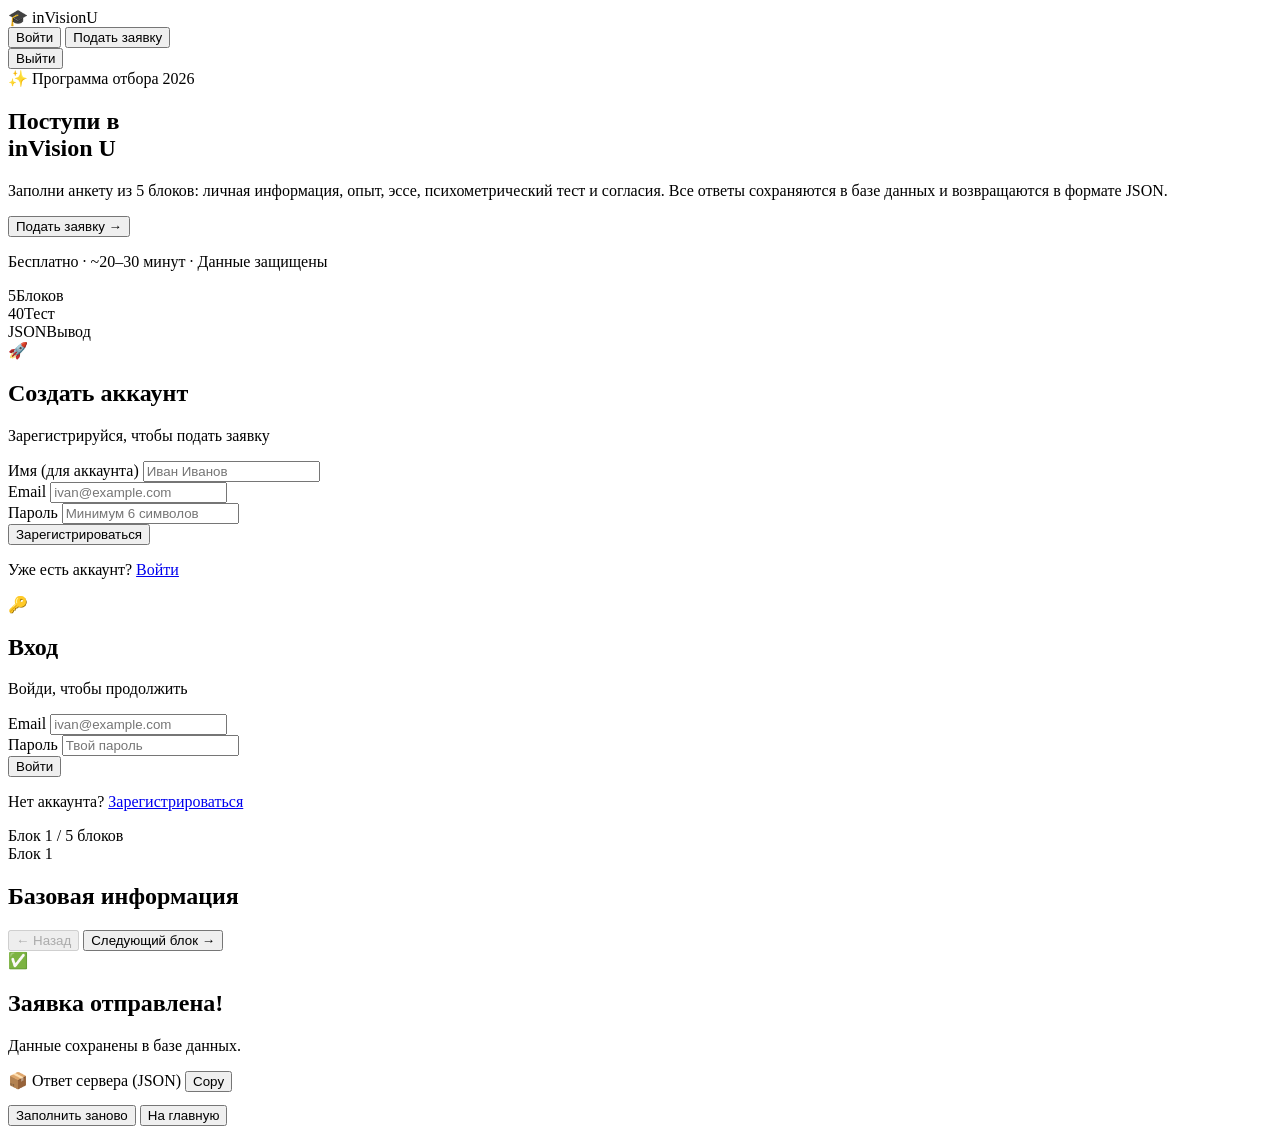
==== front/index.html @ 689e88b6 "first" ====
<!DOCTYPE html>
<html lang="ru">
<head>
  <meta charset="UTF-8" />
  <meta name="viewport" content="width=device-width, initial-scale=1.0" />
  <title>inVision U — Admission Form</title>
  <meta name="description" content="Подай заявку в inVision U — заполни 5-блочную анкету и получи подтверждение в JSON." />
  <link rel="preconnect" href="https://fonts.googleapis.com" />
  <link rel="preconnect" href="https://fonts.gstatic.com" crossorigin />
  <link href="https://fonts.googleapis.com/css2?family=Inter:wght@300;400;500;600;700;800&family=Outfit:wght@400;600;700;800&display=swap" rel="stylesheet" />
  <link rel="stylesheet" href="/static/styles.css" />
</head>
<body>

  <!-- Анимированные фоновые орбы (CSS-анимация) -->
  <div class="bg-orbs">
    <div class="orb orb-1"></div>
    <div class="orb orb-2"></div>
    <div class="orb orb-3"></div>
  </div>

  <div class="app-shell">

    <!-- ══ ШАПКА ══════════════════════════════════════════════════ -->
    <header class="header">
      <div class="header-inner">

        <div class="logo" id="logo" tabindex="0" role="button" aria-label="На главную">
          <span class="logo-icon">🎓</span>
          <span class="logo-text">inVision<span class="logo-accent">U</span></span>
        </div>

        <!-- Кнопки когда НЕ залогинен -->
        <div class="header-actions" id="header-actions">
          <button class="btn btn-ghost"   id="btn-show-login">Войти</button>
          <button class="btn btn-primary" id="btn-show-register">Подать заявку</button>
        </div>

        <!-- Имя пользователя + выход когда залогинен -->
        <div class="header-user hidden" id="header-user">
          <span class="user-greeting" id="greeting-name"></span>
          <button class="btn btn-ghost btn-sm" id="btn-logout">Выйти</button>
        </div>

      </div>
    </header>

    <!-- ══ ЭКРАН 1: ГЛАВНАЯ ════════════════════════════════════════ -->
    <section class="screen active" id="screen-landing">
      <div class="hero">
        <div class="hero-badge">✨ Программа отбора 2026</div>
        <h1 class="hero-title">
          Поступи в<br />
          <span class="gradient-text">inVision U</span>
        </h1>
        <p class="hero-subtitle">
          Заполни анкету из 5 блоков: личная информация, опыт, эссе,
          психометрический тест и согласия. Все ответы сохраняются в базе данных
          и возвращаются в формате JSON.
        </p>
        <div class="hero-cta">
          <button class="btn btn-primary btn-lg pulse-btn" id="hero-start-btn">
            Подать заявку <span class="btn-arrow">→</span>
          </button>
          <p class="cta-note">Бесплатно · ~20–30 минут · Данные защищены</p>
        </div>
        <div class="hero-stats">
          <div class="stat-card"><span class="stat-num">5</span><span class="stat-label">Блоков</span></div>
          <div class="stat-card"><span class="stat-num">40</span><span class="stat-label">Тест</span></div>
          <div class="stat-card"><span class="stat-num">JSON</span><span class="stat-label">Вывод</span></div>
        </div>
      </div>
    </section>

    <!-- ══ ЭКРАН 2: РЕГИСТРАЦИЯ ════════════════════════════════════ -->
    <section class="screen" id="screen-register">
      <div class="auth-card glass-card">
        <div class="auth-header">
          <span class="auth-icon">🚀</span>
          <h2>Создать аккаунт</h2>
          <p>Зарегистрируйся, чтобы подать заявку</p>
        </div>
        <form id="register-form" novalidate>
          <div class="form-group">
            <label for="reg-username">Имя (для аккаунта)</label>
            <input type="text"     id="reg-username" placeholder="Иван Иванов"     autocomplete="name"         required />
          </div>
          <div class="form-group">
            <label for="reg-email">Email</label>
            <input type="email"    id="reg-email"    placeholder="ivan@example.com" autocomplete="email"        required />
          </div>
          <div class="form-group">
            <label for="reg-password">Пароль</label>
            <input type="password" id="reg-password" placeholder="Минимум 6 символов" autocomplete="new-password" required />
          </div>
          <div class="form-error hidden" id="register-error"></div>
          <button type="submit" class="btn btn-primary btn-full" id="register-submit">
            <span class="btn-text">Зарегистрироваться</span>
            <span class="spinner hidden" id="register-spinner"></span>
          </button>
        </form>
        <p class="auth-switch">Уже есть аккаунт? <a href="#" id="switch-to-login">Войти</a></p>
      </div>
    </section>

    <!-- ══ ЭКРАН 3: ВХОД ═══════════════════════════════════════════ -->
    <section class="screen" id="screen-login">
      <div class="auth-card glass-card">
        <div class="auth-header">
          <span class="auth-icon">🔑</span>
          <h2>Вход</h2>
          <p>Войди, чтобы продолжить</p>
        </div>
        <form id="login-form" novalidate>
          <div class="form-group">
            <label for="login-email">Email</label>
            <input type="email"    id="login-email"    placeholder="ivan@example.com" autocomplete="email"            required />
          </div>
          <div class="form-group">
            <label for="login-password">Пароль</label>
            <input type="password" id="login-password" placeholder="Твой пароль"      autocomplete="current-password" required />
          </div>
          <div class="form-error hidden" id="login-error"></div>
          <button type="submit" class="btn btn-primary btn-full" id="login-submit">
            <span class="btn-text">Войти</span>
            <span class="spinner hidden" id="login-spinner"></span>
          </button>
        </form>
        <p class="auth-switch">Нет аккаунта? <a href="#" id="switch-to-register">Зарегистрироваться</a></p>
      </div>
    </section>

    <!-- ══ ЭКРАН 4: ФОРМА ЗАЯВКИ (5 блоков) ═══════════════════════ -->
    <!--
      Это основной экран.
      app.js рендерит блоки динамически внутри #block-fields.
      Навигация: "Назад" / "Следующий блок →" / "Отправить заявку ✓"
    -->
    <section class="screen" id="screen-form">
      <div class="form-wrapper">

        <!-- Прогресс-бар вверху -->
        <div class="form-progress-bar">
          <div class="progress-track">
            <div class="progress-fill" id="form-progress-fill"></div>
          </div>
          <span class="progress-label" id="form-progress-label">Блок 1 / 5 блоков</span>
        </div>

        <!-- Карточка текущего блока -->
        <div class="form-block-card glass-card" id="form-block-card">

          <!-- Заголовок блока (меняется через JS) -->
          <div class="block-header">
            <span class="block-label" id="block-title">Блок 1</span>
            <h2 class="block-subtitle" id="block-subtitle">Базовая информация</h2>
          </div>

          <!-- Сюда JS вставляет поля текущего блока -->
          <div class="block-fields" id="block-fields"></div>

          <!-- Кнопки навигации -->
          <div class="block-nav">
            <button class="btn btn-ghost"   id="btn-form-prev" disabled>← Назад</button>
            <button class="btn btn-primary" id="btn-form-next">Следующий блок →</button>
          </div>

        </div>
      </div>
    </section>

    <!-- ══ ЭКРАН 5: РЕЗУЛЬТАТ ══════════════════════════════════════ -->
    <!--
      После успешной отправки бэкенд возвращает JSON.
      Мы показываем его здесь без какого-либо анализа.
    -->
    <section class="screen" id="screen-results">
      <div class="results-wrapper">

        <div class="results-header">
          <span class="results-trophy">✅</span>
          <h2 class="results-title">Заявка отправлена!</h2>
          <p class="results-subtitle" id="results-subtitle">Данные сохранены в базе данных.</p>
        </div>

        <!-- JSON-вьювер: показывает ответ бэкенда -->
        <div class="json-viewer glass-card">
          <div class="json-viewer-header">
            <span class="json-label">📦 Ответ сервера (JSON)</span>
            <button class="btn btn-ghost btn-sm" id="btn-copy-json">Copy</button>
          </div>
          <!-- app.js заполняет этот элемент отформатированным JSON -->
          <pre id="json-output"></pre>
        </div>

        <div class="results-actions">
          <button class="btn btn-primary btn-lg" id="btn-retake">Заполнить заново</button>
          <button class="btn btn-ghost   btn-lg" id="btn-home">На главную</button>
        </div>

      </div>
    </section>

  </div><!-- .app-shell -->

  <script src="/static/app.js"></script>
</body>
</html>
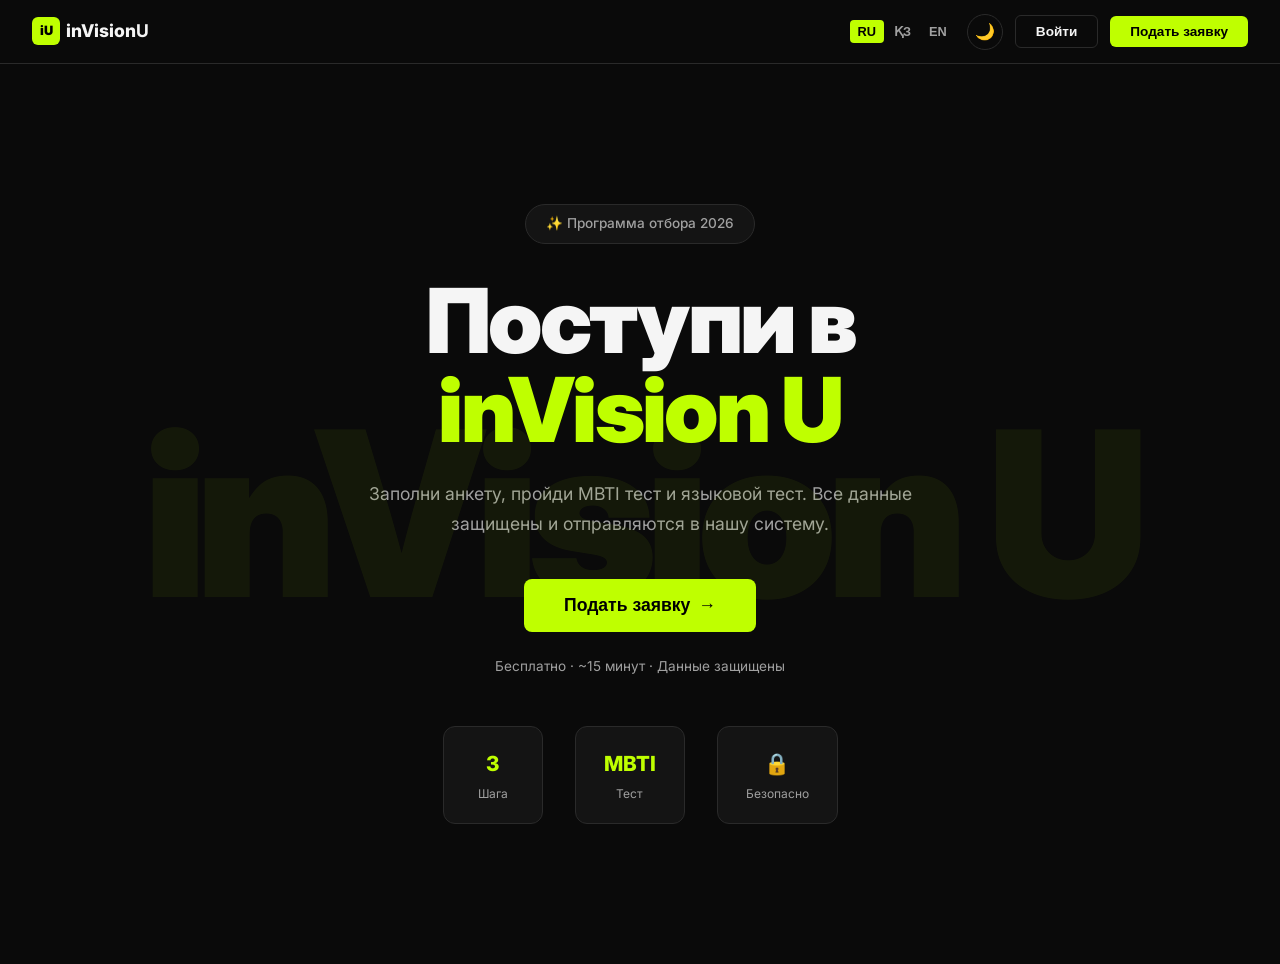
==== commit 127a7497: "dobavil shitcode" ====
--- a/front/index.html
+++ b/front/index.html
@@ -1,208 +1,279 @@
 <!DOCTYPE html>
-<html lang="ru">
+<html lang="ru" data-theme="dark">
 <head>
   <meta charset="UTF-8" />
   <meta name="viewport" content="width=device-width, initial-scale=1.0" />
-  <title>inVision U — Admission Form</title>
-  <meta name="description" content="Подай заявку в inVision U — заполни 5-блочную анкету и получи подтверждение в JSON." />
+  <title>inVision U — Подать заявку</title>
+  <meta name="description" content="inVision U — подача заявки для программы отбора. Анкета, MBTI тест, языковой тест." />
+
+  <!-- Google Fonts: Inter -->
   <link rel="preconnect" href="https://fonts.googleapis.com" />
   <link rel="preconnect" href="https://fonts.gstatic.com" crossorigin />
-  <link href="https://fonts.googleapis.com/css2?family=Inter:wght@300;400;500;600;700;800&family=Outfit:wght@400;600;700;800&display=swap" rel="stylesheet" />
-  <link rel="stylesheet" href="/static/styles.css" />
+  <link href="https://fonts.googleapis.com/css2?family=Inter:wght@400;500;600;700;800;900&display=swap" rel="stylesheet" />
+
+  <link rel="stylesheet" href="styles.css" />
 </head>
 <body>
 
-  <!-- Анимированные фоновые орбы (CSS-анимация) -->
-  <div class="bg-orbs">
-    <div class="orb orb-1"></div>
-    <div class="orb orb-2"></div>
-    <div class="orb orb-3"></div>
+  <!-- ═══════════════════════════════════════════════════ -->
+  <!-- HEADER                                              -->
+  <!-- ═══════════════════════════════════════════════════ -->
+  <header class="header">
+    <div class="logo" id="logo">
+      <div class="logo-icon">iU</div>
+      <span>inVision<strong>U</strong></span>
+    </div>
+
+    <div class="header-right">
+      <div class="lang-switch">
+        <button class="lang-btn active" data-lang="ru">RU</button>
+        <button class="lang-btn" data-lang="kz">ҚЗ</button>
+        <button class="lang-btn" data-lang="en">EN</button>
+      </div>
+      <button class="theme-btn" id="theme-toggle"><span id="theme-icon">🌙</span></button>
+      <button class="header-btn btn-outline" id="btn-login" data-i18n="login_btn">Войти</button>
+      <button class="header-btn btn-accent" id="btn-start-header" data-i18n="apply_btn">Подать заявку</button>
+    </div>
+  </header>
+
+  <!-- ═══════════════════════════════════════════════════ -->
+  <!-- TOAST NOTIFICATIONS                                 -->
+  <!-- ═══════════════════════════════════════════════════ -->
+  <div id="toast-container" class="toast-container"></div>
+
+  <!-- ═══════════════════════════════════════════════════ -->
+  <!-- LOADER                                              -->
+  <!-- ═══════════════════════════════════════════════════ -->
+  <div id="loader-overlay" class="loader-overlay hidden">
+    <div class="loader-spinner"></div>
   </div>
 
-  <div class="app-shell">
-
-    <!-- ══ ШАПКА ══════════════════════════════════════════════════ -->
-    <header class="header">
-      <div class="header-inner">
-
-        <div class="logo" id="logo" tabindex="0" role="button" aria-label="На главную">
-          <span class="logo-icon">🎓</span>
-          <span class="logo-text">inVision<span class="logo-accent">U</span></span>
-        </div>
-
-        <!-- Кнопки когда НЕ залогинен -->
-        <div class="header-actions" id="header-actions">
-          <button class="btn btn-ghost"   id="btn-show-login">Войти</button>
-          <button class="btn btn-primary" id="btn-show-register">Подать заявку</button>
-        </div>
-
-        <!-- Имя пользователя + выход когда залогинен -->
-        <div class="header-user hidden" id="header-user">
-          <span class="user-greeting" id="greeting-name"></span>
-          <button class="btn btn-ghost btn-sm" id="btn-logout">Выйти</button>
-        </div>
-
-      </div>
-    </header>
-
-    <!-- ══ ЭКРАН 1: ГЛАВНАЯ ════════════════════════════════════════ -->
-    <section class="screen active" id="screen-landing">
-      <div class="hero">
-        <div class="hero-badge">✨ Программа отбора 2026</div>
-        <h1 class="hero-title">
-          Поступи в<br />
-          <span class="gradient-text">inVision U</span>
-        </h1>
-        <p class="hero-subtitle">
-          Заполни анкету из 5 блоков: личная информация, опыт, эссе,
-          психометрический тест и согласия. Все ответы сохраняются в базе данных
-          и возвращаются в формате JSON.
-        </p>
-        <div class="hero-cta">
-          <button class="btn btn-primary btn-lg pulse-btn" id="hero-start-btn">
-            Подать заявку <span class="btn-arrow">→</span>
-          </button>
-          <p class="cta-note">Бесплатно · ~20–30 минут · Данные защищены</p>
-        </div>
-        <div class="hero-stats">
-          <div class="stat-card"><span class="stat-num">5</span><span class="stat-label">Блоков</span></div>
-          <div class="stat-card"><span class="stat-num">40</span><span class="stat-label">Тест</span></div>
-          <div class="stat-card"><span class="stat-num">JSON</span><span class="stat-label">Вывод</span></div>
-        </div>
-      </div>
-    </section>
-
-    <!-- ══ ЭКРАН 2: РЕГИСТРАЦИЯ ════════════════════════════════════ -->
-    <section class="screen" id="screen-register">
-      <div class="auth-card glass-card">
-        <div class="auth-header">
-          <span class="auth-icon">🚀</span>
-          <h2>Создать аккаунт</h2>
-          <p>Зарегистрируйся, чтобы подать заявку</p>
-        </div>
-        <form id="register-form" novalidate>
-          <div class="form-group">
-            <label for="reg-username">Имя (для аккаунта)</label>
-            <input type="text"     id="reg-username" placeholder="Иван Иванов"     autocomplete="name"         required />
-          </div>
-          <div class="form-group">
-            <label for="reg-email">Email</label>
-            <input type="email"    id="reg-email"    placeholder="ivan@example.com" autocomplete="email"        required />
-          </div>
-          <div class="form-group">
-            <label for="reg-password">Пароль</label>
-            <input type="password" id="reg-password" placeholder="Минимум 6 символов" autocomplete="new-password" required />
-          </div>
-          <div class="form-error hidden" id="register-error"></div>
-          <button type="submit" class="btn btn-primary btn-full" id="register-submit">
-            <span class="btn-text">Зарегистрироваться</span>
-            <span class="spinner hidden" id="register-spinner"></span>
+  <!-- ═══════════════════════════════════════════════════ -->
+  <!-- SCREEN: LANDING                                     -->
+  <!-- ═══════════════════════════════════════════════════ -->
+  <section id="screen-landing" class="screen active">
+    <div class="hero">
+      <div class="hero-bg-text">inVision U</div>
+
+      <div class="hero-badge" data-i18n="badge">✨ Программа отбора 2026</div>
+
+      <h1>
+        <span data-i18n="hero_line1">Поступи в</span>
+        <span class="accent-text">inVision U</span>
+      </h1>
+
+      <p class="hero-description" data-i18n="hero_sub">
+        Заполни анкету, пройди MBTI тест и языковой тест.
+        Все данные защищены и отправляются в нашу систему.
+      </p>
+
+      <button class="hero-cta" id="hero-start-btn">
+        <span data-i18n="apply_btn">Подать заявку</span> →
+      </button>
+
+      <p class="hero-note" data-i18n="cta_note">Бесплатно · ~15 минут · Данные защищены</p>
+
+      <div class="hero-stats">
+        <div class="hero-stat">
+          <div class="hero-stat-value">3</div>
+          <div class="hero-stat-label" data-i18n="steps">Шага</div>
+        </div>
+        <div class="hero-stat">
+          <div class="hero-stat-value">MBTI</div>
+          <div class="hero-stat-label" data-i18n="test">Тест</div>
+        </div>
+        <div class="hero-stat">
+          <div class="hero-stat-value">🔒</div>
+          <div class="hero-stat-label" data-i18n="safe">Безопасно</div>
+        </div>
+      </div>
+    </div>
+  </section>
+
+  <!-- ═══════════════════════════════════════════════════ -->
+  <!-- SCREEN: LOGIN (Admin)                               -->
+  <!-- ═══════════════════════════════════════════════════ -->
+  <section id="screen-login" class="screen">
+    <div class="form-screen" style="min-height:100vh; align-items:center;">
+      <div class="card login-card">
+        <h2 class="card-title" data-i18n="login_title">Вход в панель</h2>
+        <p class="card-subtitle" data-i18n="login_sub">Авторизация для администраторов</p>
+
+        <div id="login-error" class="error-msg hidden"></div>
+
+        <form id="login-form" autocomplete="off">
+          <div class="form-group">
+            <label for="login-username" data-i18n="login_user">Логин</label>
+            <input type="text" id="login-username" placeholder="Введите логин" data-i18n-ph="ph_login" autocomplete="username" required />
+          </div>
+          <div class="form-group">
+            <label for="login-password" data-i18n="login_pass">Пароль</label>
+            <input type="password" id="login-password" placeholder="••••••" autocomplete="current-password" required />
+          </div>
+          <button type="submit" class="btn btn-primary" id="login-submit">
+            <span class="btn-text" data-i18n="login_btn">Войти</span>
+            <div id="login-spinner" class="spinner hidden"></div>
           </button>
         </form>
-        <p class="auth-switch">Уже есть аккаунт? <a href="#" id="switch-to-login">Войти</a></p>
-      </div>
-    </section>
-
-    <!-- ══ ЭКРАН 3: ВХОД ═══════════════════════════════════════════ -->
-    <section class="screen" id="screen-login">
-      <div class="auth-card glass-card">
-        <div class="auth-header">
-          <span class="auth-icon">🔑</span>
-          <h2>Вход</h2>
-          <p>Войди, чтобы продолжить</p>
-        </div>
-        <form id="login-form" novalidate>
-          <div class="form-group">
-            <label for="login-email">Email</label>
-            <input type="email"    id="login-email"    placeholder="ivan@example.com" autocomplete="email"            required />
-          </div>
-          <div class="form-group">
-            <label for="login-password">Пароль</label>
-            <input type="password" id="login-password" placeholder="Твой пароль"      autocomplete="current-password" required />
-          </div>
-          <div class="form-error hidden" id="login-error"></div>
-          <button type="submit" class="btn btn-primary btn-full" id="login-submit">
-            <span class="btn-text">Войти</span>
-            <span class="spinner hidden" id="login-spinner"></span>
+
+        <p style="text-align:center; margin-top:1.5rem;">
+          <a href="#" id="login-back" data-i18n="go_home" style="color:var(--clr-text-2); font-size:0.85rem;">На главную</a>
+        </p>
+      </div>
+    </div>
+  </section>
+
+  <!-- ═══════════════════════════════════════════════════ -->
+  <!-- SCREEN: REGISTER                                    -->
+  <!-- ═══════════════════════════════════════════════════ -->
+  <section id="screen-register" class="screen">
+    <div class="form-screen">
+      <div class="card">
+        <h2 class="card-title" data-i18n="reg_title">Заявка</h2>
+        <p class="card-subtitle" data-i18n="reg_sub">Заполни все поля для подачи заявки</p>
+
+        <div id="reg-error" class="error-msg hidden"></div>
+
+        <form id="register-form" autocomplete="off">
+          <!-- Name -->
+          <div class="form-group">
+            <label for="f-name" data-i18n="label_name">Имя и фамилия *</label>
+            <input type="text" id="f-name" placeholder="Иван Иванов" data-i18n-ph="ph_name" required />
+          </div>
+
+          <!-- City + Region -->
+          <div class="form-row">
+            <div class="form-group">
+              <label for="f-city" data-i18n="label_city">Город *</label>
+              <select id="f-city" required>
+                <option value="" data-i18n="choose">— выберите —</option>
+              </select>
+            </div>
+            <div class="form-group">
+              <label for="f-region" data-i18n="label_region">Регион</label>
+              <input type="text" id="f-region" readonly placeholder="Заполнится автоматически" data-i18n-ph="ph_region" />
+            </div>
+          </div>
+
+          <!-- Languages -->
+          <div class="form-group">
+            <label data-i18n="label_langs">Знание языков *</label>
+            <div id="lang-chips" class="chips-container"></div>
+          </div>
+
+          <!-- Telegram -->
+          <div class="form-group">
+            <label for="f-telegram" data-i18n="label_tg">Telegram username *</label>
+            <input type="text" id="f-telegram" placeholder="@username" data-i18n-ph="ph_tg" required />
+          </div>
+
+          <!-- Hobbies + Sport -->
+          <div class="form-row">
+            <div class="form-group">
+              <label for="f-hobbies" data-i18n="label_hobbies">Хобби</label>
+              <input type="text" id="f-hobbies" placeholder="Чтение, музыка..." data-i18n-ph="ph_hobbies" />
+            </div>
+            <div class="form-group">
+              <label for="f-sport" data-i18n="label_sport">Спорт</label>
+              <input type="text" id="f-sport" placeholder="Плавание, бег..." data-i18n-ph="ph_sport" />
+            </div>
+          </div>
+
+          <!-- Submit -->
+          <button type="submit" class="btn btn-primary" id="reg-submit">
+            <span class="btn-text" data-i18n="next_btn">Далее — MBTI тест →</span>
+            <div id="reg-spinner" class="spinner hidden"></div>
           </button>
         </form>
-        <p class="auth-switch">Нет аккаунта? <a href="#" id="switch-to-register">Зарегистрироваться</a></p>
-      </div>
-    </section>
-
-    <!-- ══ ЭКРАН 4: ФОРМА ЗАЯВКИ (5 блоков) ═══════════════════════ -->
-    <!--
-      Это основной экран.
-      app.js рендерит блоки динамически внутри #block-fields.
-      Навигация: "Назад" / "Следующий блок →" / "Отправить заявку ✓"
-    -->
-    <section class="screen" id="screen-form">
-      <div class="form-wrapper">
-
-        <!-- Прогресс-бар вверху -->
-        <div class="form-progress-bar">
-          <div class="progress-track">
-            <div class="progress-fill" id="form-progress-fill"></div>
-          </div>
-          <span class="progress-label" id="form-progress-label">Блок 1 / 5 блоков</span>
-        </div>
-
-        <!-- Карточка текущего блока -->
-        <div class="form-block-card glass-card" id="form-block-card">
-
-          <!-- Заголовок блока (меняется через JS) -->
-          <div class="block-header">
-            <span class="block-label" id="block-title">Блок 1</span>
-            <h2 class="block-subtitle" id="block-subtitle">Базовая информация</h2>
-          </div>
-
-          <!-- Сюда JS вставляет поля текущего блока -->
-          <div class="block-fields" id="block-fields"></div>
-
-          <!-- Кнопки навигации -->
-          <div class="block-nav">
-            <button class="btn btn-ghost"   id="btn-form-prev" disabled>← Назад</button>
-            <button class="btn btn-primary" id="btn-form-next">Следующий блок →</button>
-          </div>
-
-        </div>
-      </div>
-    </section>
-
-    <!-- ══ ЭКРАН 5: РЕЗУЛЬТАТ ══════════════════════════════════════ -->
-    <!--
-      После успешной отправки бэкенд возвращает JSON.
-      Мы показываем его здесь без какого-либо анализа.
-    -->
-    <section class="screen" id="screen-results">
-      <div class="results-wrapper">
-
-        <div class="results-header">
-          <span class="results-trophy">✅</span>
-          <h2 class="results-title">Заявка отправлена!</h2>
-          <p class="results-subtitle" id="results-subtitle">Данные сохранены в базе данных.</p>
-        </div>
-
-        <!-- JSON-вьювер: показывает ответ бэкенда -->
-        <div class="json-viewer glass-card">
-          <div class="json-viewer-header">
-            <span class="json-label">📦 Ответ сервера (JSON)</span>
-            <button class="btn btn-ghost btn-sm" id="btn-copy-json">Copy</button>
-          </div>
-          <!-- app.js заполняет этот элемент отформатированным JSON -->
-          <pre id="json-output"></pre>
-        </div>
-
-        <div class="results-actions">
-          <button class="btn btn-primary btn-lg" id="btn-retake">Заполнить заново</button>
-          <button class="btn btn-ghost   btn-lg" id="btn-home">На главную</button>
-        </div>
-
-      </div>
-    </section>
-
-  </div><!-- .app-shell -->
-
-  <script src="/static/app.js"></script>
+      </div>
+    </div>
+  </section>
+
+  <!-- ═══════════════════════════════════════════════════ -->
+  <!-- SCREEN: MBTI TEST                                   -->
+  <!-- ═══════════════════════════════════════════════════ -->
+  <section id="screen-mbti" class="screen">
+    <div class="form-screen">
+      <div class="card">
+        <h2 class="card-title" data-i18n="mbti_title">Психометрический тест</h2>
+
+        <div class="progress-label" id="mbti-progress-label">1 / 40</div>
+        <div class="progress-bar">
+          <div class="progress-fill" id="mbti-progress-fill" style="width: 2.5%"></div>
+        </div>
+
+        <div class="test-question">
+          <div class="test-q-number" data-i18n="mbti_pick">Вопрос <span id="mbti-q-num">1</span></div>
+          <div class="test-q-text" id="mbti-q-text"></div>
+        </div>
+
+        <div class="test-options" id="mbti-options"></div>
+
+        <div class="test-nav">
+          <button class="btn btn-secondary btn-nav" id="mbti-prev" data-i18n="back">← Назад</button>
+          <button class="btn btn-primary btn-nav" id="mbti-next" data-i18n="next_q">Далее →</button>
+        </div>
+      </div>
+    </div>
+  </section>
+
+  <!-- ═══════════════════════════════════════════════════ -->
+  <!-- SCREEN: LANGUAGE TEST                               -->
+  <!-- ═══════════════════════════════════════════════════ -->
+  <section id="screen-lang-test" class="screen">
+    <div class="form-screen">
+      <div class="card">
+        <div class="test-header">
+          <h2 class="card-title" data-i18n="lang_title">Языковой тест</h2>
+          <div style="display:flex; align-items:center; gap:12px;">
+            <div id="violation-badge" class="violation-badge hidden">
+              <span id="violation-text">⚠ 0</span>
+            </div>
+            <div class="timer" id="lang-timer">10:00</div>
+          </div>
+        </div>
+
+        <div class="progress-label" id="lang-progress-label">1 / 20</div>
+        <div class="progress-bar">
+          <div class="progress-fill" id="lang-progress-fill" style="width: 5%"></div>
+        </div>
+
+        <div class="test-question">
+          <div class="test-q-number">Question <span id="lang-q-num">1</span></div>
+          <div class="test-q-text" id="lang-q-text"></div>
+        </div>
+
+        <div class="test-options" id="lang-options"></div>
+
+        <div class="test-nav">
+          <button class="btn btn-secondary btn-nav" id="lang-prev" data-i18n="back">← Назад</button>
+          <button class="btn btn-primary btn-nav" id="lang-next" data-i18n="next_q">Далее →</button>
+        </div>
+      </div>
+    </div>
+  </section>
+
+  <!-- ═══════════════════════════════════════════════════ -->
+  <!-- SCREEN: SUCCESS                                     -->
+  <!-- ═══════════════════════════════════════════════════ -->
+  <section id="screen-success" class="screen">
+    <div class="success-screen">
+      <div class="success-icon">✓</div>
+      <h2 class="success-title" data-i18n="success_title">Заявка отправлена!</h2>
+      <p class="success-sub" data-i18n="success_sub">Все данные сохранены. Спасибо за заявку!</p>
+      <p style="color:var(--clr-text-2); margin-bottom:1rem;" data-i18n="tg_redirect">
+        Перейдите в Telegram, чтобы отслеживать статус вашей заявки:
+      </p>
+      <a href="https://t.me/invisionu_bot" target="_blank" class="tg-link">
+        📱 Telegram Bot
+      </a>
+      <button class="btn btn-secondary" id="btn-home" data-i18n="go_home">На главную</button>
+    </div>
+  </section>
+
+  <!-- Scripts -->
+  <script src="i18n.js"></script>
+  <script src="api.js"></script>
+  <script src="app.js"></script>
 </body>
 </html>
--- a/front/styles.css
+++ b/front/styles.css
@@ -0,0 +1,850 @@
+/*
+ * styles.css — inVision U Frontend Styles
+ * =========================================
+ * Color palette matches the official inVision U website:
+ *   - Accent: Lime Green (#BFFF00)
+ *   - Light theme: white bg, black text
+ *   - Dark theme: near-black bg, white text
+ *
+ * Font: Inter (Google Fonts) — loaded in index.html
+ */
+
+/* ── CSS Variables ──────────────────────────────────────────── */
+
+[data-theme="dark"] {
+  --clr-bg:         #0a0a0a;
+  --clr-bg-2:       #141414;
+  --clr-bg-3:       #1e1e1e;
+  --clr-text:       #f5f5f5;
+  --clr-text-2:     #a0a0a0;
+  --clr-accent:     #BFFF00;
+  --clr-accent-dim: #9ad600;
+  --clr-border:     #2a2a2a;
+  --clr-card:       #141414;
+  --clr-card-hover: #1e1e1e;
+  --clr-input-bg:   #1a1a1a;
+  --clr-input-border:#333;
+  --clr-danger:     #ff4444;
+  --clr-warning:    #ffaa00;
+  --clr-success:    #00cc66;
+  --shadow:         0 4px 24px rgba(0,0,0,0.4);
+  --shadow-sm:      0 2px 8px rgba(0,0,0,0.3);
+}
+
+[data-theme="light"] {
+  --clr-bg:         #ffffff;
+  --clr-bg-2:       #f7f7f7;
+  --clr-bg-3:       #eeeeee;
+  --clr-text:       #141414;
+  --clr-text-2:     #666666;
+  --clr-accent:     #BFFF00;
+  --clr-accent-dim: #a8e600;
+  --clr-border:     #e0e0e0;
+  --clr-card:       #ffffff;
+  --clr-card-hover: #f9f9f9;
+  --clr-input-bg:   #f5f5f5;
+  --clr-input-border:#d0d0d0;
+  --clr-danger:     #cc0000;
+  --clr-warning:    #cc8800;
+  --clr-success:    #008844;
+  --shadow:         0 4px 24px rgba(0,0,0,0.08);
+  --shadow-sm:      0 2px 8px rgba(0,0,0,0.05);
+}
+
+/* ── Reset & Base ──────────────────────────────────────────── */
+
+*, *::before, *::after {
+  box-sizing: border-box;
+  margin: 0;
+  padding: 0;
+}
+
+html {
+  scroll-behavior: smooth;
+}
+
+body {
+  font-family: 'Inter', -apple-system, BlinkMacSystemFont, 'Segoe UI', sans-serif;
+  background: var(--clr-bg);
+  color: var(--clr-text);
+  line-height: 1.6;
+  transition: background 0.3s ease, color 0.3s ease;
+  min-height: 100vh;
+}
+
+a { color: var(--clr-accent); text-decoration: none; }
+a:hover { text-decoration: underline; }
+
+/* ── Typography ────────────────────────────────────────────── */
+
+.heading-xl {
+  font-size: clamp(3rem, 8vw, 7rem);
+  font-weight: 900;
+  line-height: 0.95;
+  letter-spacing: -0.03em;
+  text-transform: uppercase;
+}
+
+.accent-text {
+  color: var(--clr-accent);
+}
+
+/* ── Header ────────────────────────────────────────────────── */
+
+.header {
+  position: fixed;
+  top: 0;
+  left: 0;
+  right: 0;
+  z-index: 1000;
+  padding: 0 2rem;
+  height: 64px;
+  display: flex;
+  align-items: center;
+  justify-content: space-between;
+  background: var(--clr-bg);
+  border-bottom: 1px solid var(--clr-border);
+  transition: background 0.3s;
+}
+
+.logo {
+  display: flex;
+  align-items: center;
+  gap: 6px;
+  cursor: pointer;
+  font-weight: 800;
+  font-size: 1.1rem;
+  color: var(--clr-text);
+}
+
+.logo:hover { text-decoration: none; }
+
+.logo-icon {
+  width: 28px;
+  height: 28px;
+  background: var(--clr-accent);
+  border-radius: 6px;
+  display: flex;
+  align-items: center;
+  justify-content: center;
+  font-weight: 900;
+  font-size: 0.8rem;
+  color: #000;
+}
+
+.header-right {
+  display: flex;
+  align-items: center;
+  gap: 12px;
+}
+
+.lang-switch {
+  display: flex;
+  align-items: center;
+  gap: 2px;
+}
+
+.lang-btn {
+  background: none;
+  border: none;
+  color: var(--clr-text-2);
+  font-size: 0.8rem;
+  font-weight: 600;
+  padding: 4px 8px;
+  cursor: pointer;
+  border-radius: 4px;
+  transition: all 0.2s;
+}
+
+.lang-btn:hover { color: var(--clr-text); }
+.lang-btn.active {
+  background: var(--clr-accent);
+  color: #000;
+}
+
+.theme-btn {
+  background: none;
+  border: 1px solid var(--clr-border);
+  width: 36px;
+  height: 36px;
+  border-radius: 50%;
+  cursor: pointer;
+  font-size: 1rem;
+  display: flex;
+  align-items: center;
+  justify-content: center;
+  transition: all 0.2s;
+}
+.theme-btn:hover { border-color: var(--clr-accent); }
+
+.header-btn {
+  padding: 8px 20px;
+  border-radius: 6px;
+  font-weight: 600;
+  font-size: 0.85rem;
+  cursor: pointer;
+  border: none;
+  transition: all 0.2s;
+  white-space: nowrap;
+}
+
+.btn-accent {
+  background: var(--clr-accent);
+  color: #000;
+}
+.btn-accent:hover {
+  background: var(--clr-accent-dim);
+  transform: translateY(-1px);
+}
+
+.btn-outline {
+  background: transparent;
+  color: var(--clr-text);
+  border: 1px solid var(--clr-border);
+}
+.btn-outline:hover {
+  border-color: var(--clr-accent);
+  color: var(--clr-accent);
+}
+
+/* ── Screens ───────────────────────────────────────────────── */
+
+.screen {
+  display: none;
+  opacity: 0;
+  padding-top: 64px;
+  min-height: 100vh;
+}
+
+.screen.active {
+  display: block;
+  animation: fadeIn 0.5s ease forwards;
+}
+
+@keyframes fadeIn {
+  from { opacity: 0; transform: translateY(16px); }
+  to   { opacity: 1; transform: translateY(0); }
+}
+
+/* ── Hero / Landing ────────────────────────────────────────── */
+
+.hero {
+  display: flex;
+  flex-direction: column;
+  align-items: center;
+  justify-content: center;
+  min-height: 100vh;
+  text-align: center;
+  padding: 2rem;
+  position: relative;
+  overflow: hidden;
+}
+
+.hero-bg-text {
+  position: absolute;
+  top: 50%;
+  left: 50%;
+  transform: translate(-50%, -50%);
+  font-size: clamp(6rem, 18vw, 16rem);
+  font-weight: 900;
+  color: var(--clr-accent);
+  opacity: 0.06;
+  white-space: nowrap;
+  pointer-events: none;
+  letter-spacing: -0.05em;
+  line-height: 1;
+  user-select: none;
+}
+
+.hero-badge {
+  display: inline-flex;
+  align-items: center;
+  gap: 8px;
+  padding: 8px 20px;
+  background: var(--clr-bg-2);
+  border: 1px solid var(--clr-border);
+  border-radius: 999px;
+  font-size: 0.85rem;
+  font-weight: 500;
+  color: var(--clr-text-2);
+  margin-bottom: 2rem;
+}
+
+.hero h1 {
+  font-size: clamp(3rem, 7vw, 6rem);
+  font-weight: 900;
+  line-height: 1;
+  letter-spacing: -0.03em;
+  margin-bottom: 1.5rem;
+}
+
+.hero h1 .accent-text {
+  display: block;
+  color: var(--clr-accent);
+}
+
+.hero-description {
+  max-width: 600px;
+  color: var(--clr-text-2);
+  font-size: 1.1rem;
+  margin-bottom: 2.5rem;
+  line-height: 1.7;
+}
+
+.hero-cta {
+  display: inline-flex;
+  align-items: center;
+  gap: 8px;
+  padding: 16px 40px;
+  background: var(--clr-accent);
+  color: #000;
+  font-size: 1.1rem;
+  font-weight: 700;
+  border: none;
+  border-radius: 8px;
+  cursor: pointer;
+  transition: all 0.3s;
+}
+.hero-cta:hover {
+  background: var(--clr-accent-dim);
+  transform: translateY(-2px);
+  box-shadow: 0 8px 32px rgba(191, 255, 0, 0.3);
+}
+
+.hero-note {
+  margin-top: 1.5rem;
+  font-size: 0.85rem;
+  color: var(--clr-text-2);
+}
+
+.hero-stats {
+  display: flex;
+  gap: 2rem;
+  margin-top: 3rem;
+}
+
+.hero-stat {
+  background: var(--clr-bg-2);
+  border: 1px solid var(--clr-border);
+  border-radius: 12px;
+  padding: 20px 28px;
+  text-align: center;
+  min-width: 100px;
+}
+
+.hero-stat-value {
+  font-size: 1.3rem;
+  font-weight: 800;
+  color: var(--clr-accent);
+}
+
+.hero-stat-label {
+  font-size: 0.75rem;
+  color: var(--clr-text-2);
+  margin-top: 4px;
+}
+
+/* ── Cards / Glass ─────────────────────────────────────────── */
+
+.card {
+  background: var(--clr-card);
+  border: 1px solid var(--clr-border);
+  border-radius: 16px;
+  padding: 2.5rem;
+  max-width: 1100px;
+  margin: 0 auto;
+  box-shadow: var(--shadow);
+}
+
+.card-title {
+  font-size: 2rem;
+  font-weight: 800;
+  margin-bottom: 0.5rem;
+}
+
+.card-subtitle {
+  color: var(--clr-text-2);
+  margin-bottom: 2rem;
+  font-size: 0.95rem;
+}
+
+/* ── Forms ──────────────────────────────────────────────────── */
+
+.form-screen {
+  padding: 3rem 2rem;
+  display: flex;
+  align-items: flex-start;
+  justify-content: center;
+}
+
+.form-group {
+  margin-bottom: 1.2rem;
+}
+
+.form-group label {
+  display: block;
+  font-size: 0.85rem;
+  font-weight: 600;
+  margin-bottom: 6px;
+  color: var(--clr-text-2);
+}
+
+.form-group input,
+.form-group select,
+.form-group textarea {
+  width: 100%;
+  padding: 12px 16px;
+  background: var(--clr-input-bg);
+  border: 1px solid var(--clr-input-border);
+  border-radius: 8px;
+  color: var(--clr-text);
+  font-size: 0.95rem;
+  font-family: inherit;
+  transition: all 0.2s;
+  outline: none;
+}
+
+.form-group input:focus,
+.form-group select:focus,
+.form-group textarea:focus {
+  border-color: var(--clr-accent);
+  box-shadow: 0 0 0 3px rgba(191, 255, 0, 0.15);
+}
+
+.form-group input[readonly] {
+  opacity: 0.6;
+  cursor: default;
+}
+
+.form-row {
+  display: grid;
+  grid-template-columns: 1fr 1fr;
+  gap: 1rem;
+}
+
+/* ── Chips (Multi-select languages) ────────────────────────── */
+
+.chips-container {
+  display: flex;
+  flex-wrap: wrap;
+  gap: 8px;
+}
+
+.chip {
+  display: inline-flex;
+  align-items: center;
+  padding: 8px 16px;
+  background: var(--clr-bg-2);
+  border: 1px solid var(--clr-border);
+  border-radius: 999px;
+  font-size: 0.85rem;
+  cursor: pointer;
+  transition: all 0.2s;
+  user-select: none;
+}
+
+.chip:hover {
+  border-color: var(--clr-accent);
+}
+
+.chip.selected {
+  background: var(--clr-accent);
+  color: #000;
+  border-color: var(--clr-accent);
+  font-weight: 600;
+}
+
+/* ── Buttons ───────────────────────────────────────────────── */
+
+.btn {
+  display: inline-flex;
+  align-items: center;
+  justify-content: center;
+  gap: 8px;
+  padding: 14px 32px;
+  border-radius: 8px;
+  font-weight: 700;
+  font-size: 1rem;
+  cursor: pointer;
+  border: none;
+  transition: all 0.2s;
+  font-family: inherit;
+  position: relative;
+}
+
+.btn-primary {
+  background: var(--clr-accent);
+  color: #000;
+  width: 100%;
+}
+.btn-primary:hover {
+  background: var(--clr-accent-dim);
+  transform: translateY(-1px);
+}
+.btn-primary:disabled {
+  opacity: 0.5;
+  cursor: not-allowed;
+  transform: none;
+}
+
+.btn-secondary {
+  background: var(--clr-bg-2);
+  color: var(--clr-text);
+  border: 1px solid var(--clr-border);
+}
+.btn-secondary:hover { border-color: var(--clr-accent); }
+
+.btn-nav {
+  padding: 10px 24px;
+  font-size: 0.9rem;
+}
+
+.spinner {
+  width: 18px;
+  height: 18px;
+  border: 2px solid transparent;
+  border-top-color: #000;
+  border-radius: 50%;
+  animation: spin 0.6s linear infinite;
+}
+
+@keyframes spin { to { transform: rotate(360deg); } }
+
+.hidden { display: none !important; }
+
+/* ── Error message ─────────────────────────────────────────── */
+
+.error-msg {
+  background: rgba(255, 68, 68, 0.1);
+  border: 1px solid var(--clr-danger);
+  color: var(--clr-danger);
+  padding: 12px 16px;
+  border-radius: 8px;
+  font-size: 0.9rem;
+  margin-bottom: 1rem;
+}
+
+/* ── Progress Bar ──────────────────────────────────────────── */
+
+.progress-bar {
+  height: 6px;
+  background: var(--clr-bg-3);
+  border-radius: 3px;
+  margin-bottom: 2rem;
+  overflow: hidden;
+}
+
+.progress-fill {
+  height: 100%;
+  background: var(--clr-accent);
+  border-radius: 3px;
+  transition: width 0.3s ease;
+}
+
+.progress-label {
+  font-size: 0.8rem;
+  color: var(--clr-text-2);
+  margin-bottom: 0.5rem;
+  text-align: right;
+}
+
+/* ── Test Options ──────────────────────────────────────────── */
+
+.test-header {
+  display: flex;
+  align-items: center;
+  justify-content: space-between;
+  margin-bottom: 2rem;
+}
+
+.test-question {
+  margin-bottom: 2rem;
+}
+
+.test-q-number {
+  font-size: 0.8rem;
+  font-weight: 700;
+  color: var(--clr-accent);
+  text-transform: uppercase;
+  letter-spacing: 0.1em;
+  margin-bottom: 0.5rem;
+}
+
+.test-q-text {
+  font-size: 1.2rem;
+  font-weight: 600;
+  line-height: 1.5;
+}
+
+.test-options {
+  display: flex;
+  flex-direction: column;
+  gap: 12px;
+  margin-bottom: 2rem;
+}
+
+.test-option {
+  display: flex;
+  align-items: center;
+  gap: 14px;
+  padding: 16px 20px;
+  background: var(--clr-bg-2);
+  border: 2px solid var(--clr-border);
+  border-radius: 12px;
+  cursor: pointer;
+  transition: all 0.2s;
+}
+
+.test-option:hover {
+  border-color: var(--clr-accent);
+  background: var(--clr-card-hover);
+}
+
+.test-option.selected {
+  border-color: var(--clr-accent);
+  background: rgba(191, 255, 0, 0.08);
+}
+
+.test-option-circle {
+  width: 22px;
+  height: 22px;
+  border-radius: 50%;
+  border: 2px solid var(--clr-border);
+  flex-shrink: 0;
+  transition: all 0.2s;
+  position: relative;
+}
+
+.test-option.selected .test-option-circle {
+  border-color: var(--clr-accent);
+  background: var(--clr-accent);
+}
+
+.test-option.selected .test-option-circle::after {
+  content: '✓';
+  position: absolute;
+  top: 50%;
+  left: 50%;
+  transform: translate(-50%, -50%);
+  color: #000;
+  font-size: 12px;
+  font-weight: 900;
+}
+
+.test-option-text {
+  font-size: 0.95rem;
+  line-height: 1.5;
+}
+
+.test-nav {
+  display: flex;
+  justify-content: space-between;
+  gap: 1rem;
+}
+
+/* ── Timer ──────────────────────────────────────────────────── */
+
+.timer {
+  font-size: 1.5rem;
+  font-weight: 800;
+  font-variant-numeric: tabular-nums;
+  color: var(--clr-success);
+  padding: 6px 16px;
+  border-radius: 8px;
+  background: var(--clr-bg-2);
+  border: 1px solid var(--clr-border);
+}
+
+.timer.warning { color: var(--clr-warning); }
+.timer.danger {
+  color: var(--clr-danger);
+  animation: pulse 0.5s ease infinite alternate;
+}
+
+@keyframes pulse {
+  from { opacity: 1; }
+  to   { opacity: 0.4; }
+}
+
+/* ── Violation Badge ───────────────────────────────────────── */
+
+.violation-badge {
+  display: inline-flex;
+  align-items: center;
+  gap: 6px;
+  padding: 6px 14px;
+  background: rgba(255, 68, 68, 0.1);
+  border: 1px solid var(--clr-danger);
+  border-radius: 8px;
+  color: var(--clr-danger);
+  font-size: 0.8rem;
+  font-weight: 600;
+}
+
+/* ── Success Screen ────────────────────────────────────────── */
+
+.success-screen {
+  display: flex;
+  flex-direction: column;
+  align-items: center;
+  justify-content: center;
+  min-height: 100vh;
+  text-align: center;
+  padding: 2rem;
+}
+
+.success-icon {
+  width: 100px;
+  height: 100px;
+  background: var(--clr-accent);
+  border-radius: 50%;
+  display: flex;
+  align-items: center;
+  justify-content: center;
+  font-size: 3rem;
+  margin-bottom: 2rem;
+  animation: scaleIn 0.5s ease;
+}
+
+@keyframes scaleIn {
+  from { transform: scale(0); }
+  to   { transform: scale(1); }
+}
+
+.success-title {
+  font-size: 2.5rem;
+  font-weight: 800;
+  margin-bottom: 1rem;
+}
+
+.success-sub {
+  color: var(--clr-text-2);
+  margin-bottom: 2rem;
+  font-size: 1.1rem;
+}
+
+.tg-link {
+  display: inline-flex;
+  align-items: center;
+  gap: 8px;
+  padding: 14px 28px;
+  background: #229ED9;
+  color: #fff;
+  border-radius: 8px;
+  font-weight: 700;
+  font-size: 1rem;
+  transition: all 0.2s;
+  margin-bottom: 1.5rem;
+}
+.tg-link:hover {
+  background: #1a8ac2;
+  transform: translateY(-1px);
+  text-decoration: none;
+}
+
+/* ── Login Screen ──────────────────────────────────────────── */
+
+.login-card {
+  max-width: 440px;
+}
+
+.login-card .card-title {
+  text-align: center;
+}
+
+.login-card .card-subtitle {
+  text-align: center;
+}
+
+/* ── Toast Notifications ───────────────────────────────────── */
+
+.toast-container {
+  position: fixed;
+  top: 80px;
+  right: 20px;
+  z-index: 9999;
+  display: flex;
+  flex-direction: column;
+  gap: 10px;
+  max-width: 400px;
+}
+
+.toast {
+  padding: 14px 20px;
+  border-radius: 10px;
+  font-size: 0.9rem;
+  font-weight: 500;
+  animation: slideInRight 0.3s ease;
+  box-shadow: var(--shadow);
+}
+
+.toast.success {
+  background: var(--clr-accent);
+  color: #000;
+}
+
+.toast.error {
+  background: var(--clr-danger);
+  color: #fff;
+}
+
+.toast.warning {
+  background: var(--clr-warning);
+  color: #000;
+}
+
+.toast.out {
+  animation: slideOutRight 0.3s ease forwards;
+}
+
+@keyframes slideInRight {
+  from { transform: translateX(100%); opacity: 0; }
+  to   { transform: translateX(0); opacity: 1; }
+}
+
+@keyframes slideOutRight {
+  from { transform: translateX(0); opacity: 1; }
+  to   { transform: translateX(100%); opacity: 0; }
+}
+
+/* ── Loader Overlay ────────────────────────────────────────── */
+
+.loader-overlay {
+  position: fixed;
+  inset: 0;
+  z-index: 10000;
+  background: rgba(0, 0, 0, 0.6);
+  display: flex;
+  align-items: center;
+  justify-content: center;
+  backdrop-filter: blur(4px);
+}
+
+.loader-spinner {
+  width: 48px;
+  height: 48px;
+  border: 4px solid var(--clr-border);
+  border-top-color: var(--clr-accent);
+  border-radius: 50%;
+  animation: spin 0.8s linear infinite;
+}
+
+/* ── Responsive ────────────────────────────────────────────── */
+
+@media (max-width: 768px) {
+  .header { padding: 0 1rem; }
+  .form-row { grid-template-columns: 1fr; }
+  .hero h1 { font-size: 2.5rem; }
+  .hero-stats { flex-direction: column; gap: 1rem; }
+  .card { padding: 1.5rem; margin: 1rem; }
+  .test-nav { flex-direction: column; }
+  .btn-nav { width: 100%; }
+  .header-btn.btn-outline { display: none; }
+}
+
+@media (max-width: 480px) {
+  .header { height: 56px; }
+  .hero h1 { font-size: 2rem; }
+  .lang-switch { gap: 0; }
+  .lang-btn { padding: 4px 6px; font-size: 0.75rem; }
+}
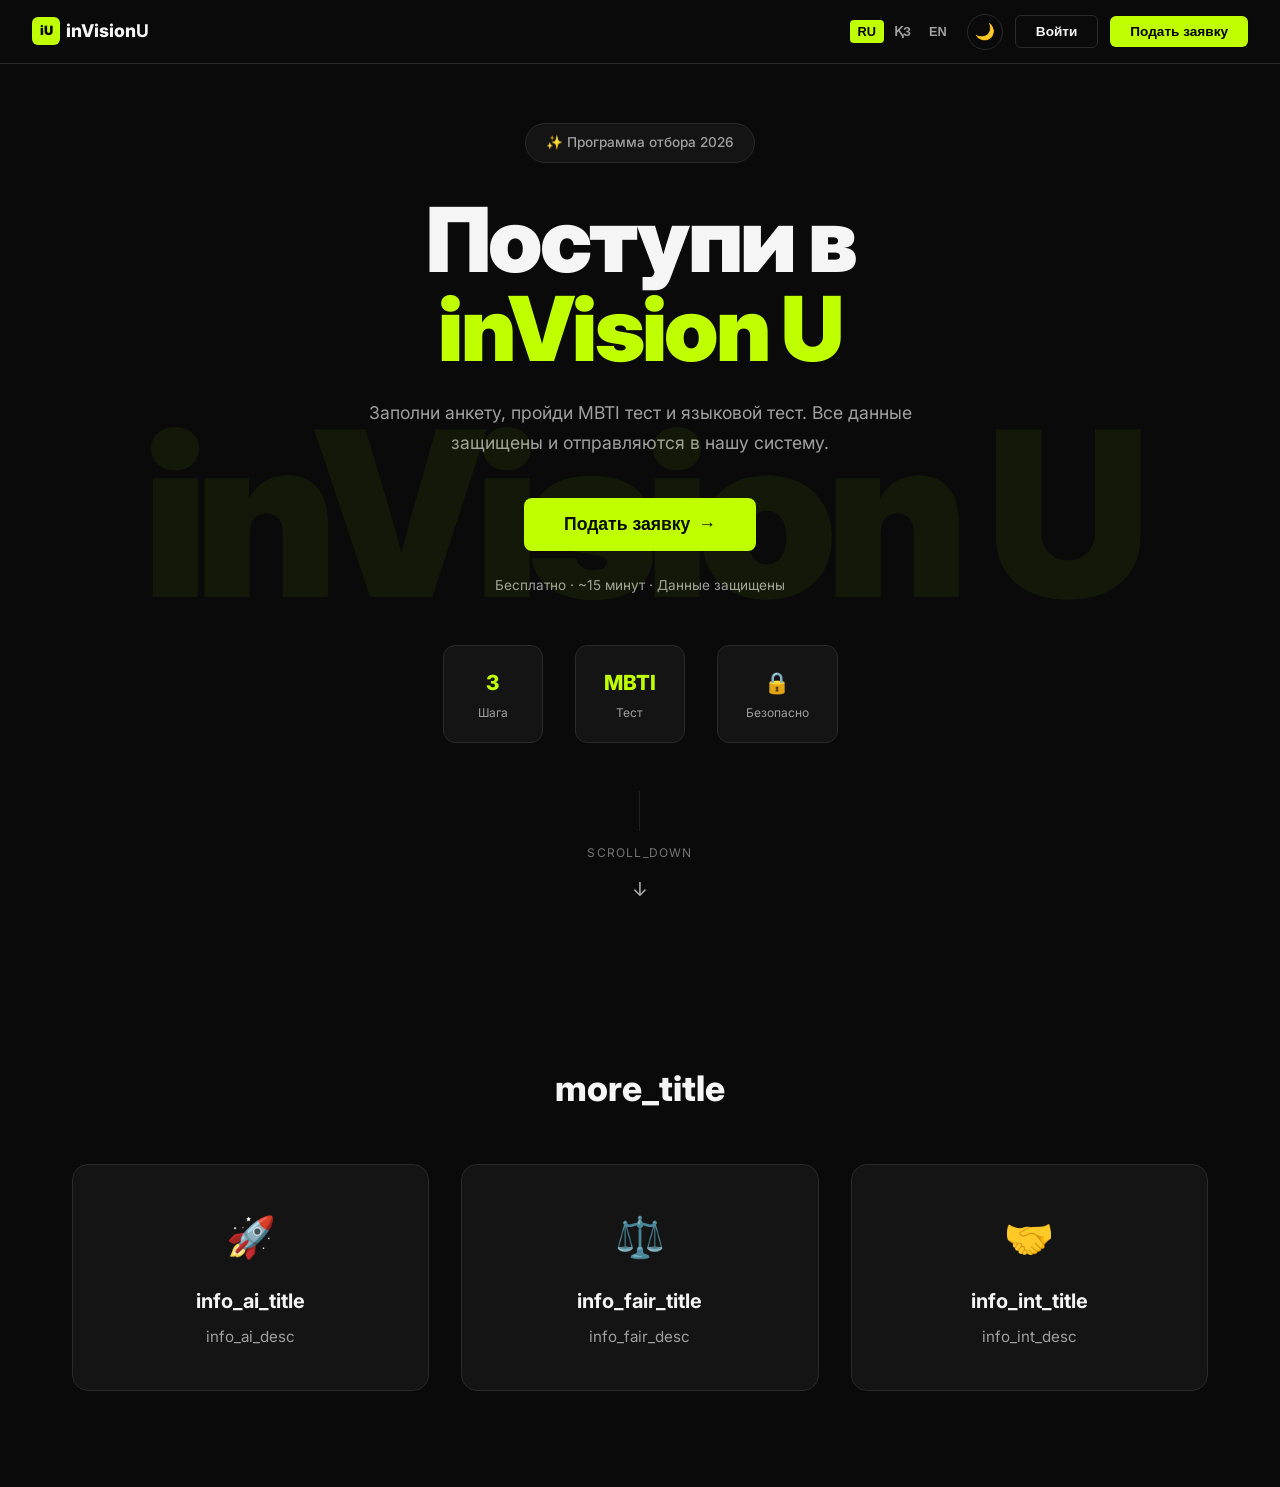
==== commit fbf35579: "feat(ui): add scroll indicator and architecture section to index.html" ====
--- a/front/index.html
+++ b/front/index.html
@@ -5,25 +5,17 @@
   <meta name="viewport" content="width=device-width, initial-scale=1.0" />
   <title>inVision U — Подать заявку</title>
   <meta name="description" content="inVision U — подача заявки для программы отбора. Анкета, MBTI тест, языковой тест." />
-
-  <!-- Google Fonts: Inter -->
   <link rel="preconnect" href="https://fonts.googleapis.com" />
   <link rel="preconnect" href="https://fonts.gstatic.com" crossorigin />
   <link href="https://fonts.googleapis.com/css2?family=Inter:wght@400;500;600;700;800;900&display=swap" rel="stylesheet" />
-
   <link rel="stylesheet" href="styles.css" />
 </head>
 <body>
-
-  <!-- ═══════════════════════════════════════════════════ -->
-  <!-- HEADER                                              -->
-  <!-- ═══════════════════════════════════════════════════ -->
   <header class="header">
     <div class="logo" id="logo">
       <div class="logo-icon">iU</div>
       <span>inVision<strong>U</strong></span>
     </div>
-
     <div class="header-right">
       <div class="lang-switch">
         <button class="lang-btn active" data-lang="ru">RU</button>
@@ -35,44 +27,26 @@
       <button class="header-btn btn-accent" id="btn-start-header" data-i18n="apply_btn">Подать заявку</button>
     </div>
   </header>
-
-  <!-- ═══════════════════════════════════════════════════ -->
-  <!-- TOAST NOTIFICATIONS                                 -->
-  <!-- ═══════════════════════════════════════════════════ -->
   <div id="toast-container" class="toast-container"></div>
-
-  <!-- ═══════════════════════════════════════════════════ -->
-  <!-- LOADER                                              -->
-  <!-- ═══════════════════════════════════════════════════ -->
   <div id="loader-overlay" class="loader-overlay hidden">
     <div class="loader-spinner"></div>
   </div>
-
-  <!-- ═══════════════════════════════════════════════════ -->
-  <!-- SCREEN: LANDING                                     -->
-  <!-- ═══════════════════════════════════════════════════ -->
   <section id="screen-landing" class="screen active">
     <div class="hero">
       <div class="hero-bg-text">inVision U</div>
-
       <div class="hero-badge" data-i18n="badge">✨ Программа отбора 2026</div>
-
       <h1>
         <span data-i18n="hero_line1">Поступи в</span>
         <span class="accent-text">inVision U</span>
       </h1>
-
       <p class="hero-description" data-i18n="hero_sub">
         Заполни анкету, пройди MBTI тест и языковой тест.
         Все данные защищены и отправляются в нашу систему.
       </p>
-
       <button class="hero-cta" id="hero-start-btn">
         <span data-i18n="apply_btn">Подать заявку</span> →
       </button>
-
       <p class="hero-note" data-i18n="cta_note">Бесплатно · ~15 минут · Данные защищены</p>
-
       <div class="hero-stats">
         <div class="hero-stat">
           <div class="hero-stat-value">3</div>
@@ -87,20 +61,43 @@
           <div class="hero-stat-label" data-i18n="safe">Безопасно</div>
         </div>
       </div>
-    </div>
-  </section>
 
-  <!-- ═══════════════════════════════════════════════════ -->
-  <!-- SCREEN: LOGIN (Admin)                               -->
-  <!-- ═══════════════════════════════════════════════════ -->
+      <!-- Scroll Indicator -->
+      <div class="scroll-indicator" onclick="document.getElementById('more-info').scrollIntoView({behavior: 'smooth'})">
+        <div class="scroll-line"></div>
+        <span class="scroll-text" data-i18n="scroll_down">Подробнее об AI платформе</span>
+        <div class="scroll-arrow">↓</div>
+      </div>
+    </div>
+
+    <!-- More Info Section -->
+    <div id="more-info" class="more-info-section">
+      <h2 style="font-size: 2.2rem; font-weight: 800; text-align: center; margin-bottom: 3rem;" data-i18n="more_title">Архитектура отбора inVision U</h2>
+      <div class="info-grid">
+        <div class="info-card">
+          <div style="font-size: 2.5rem; margin-bottom: 1rem;">🚀</div>
+          <h3 style="font-size: 1.25rem; font-weight: 700; margin-bottom: 0.5rem;" data-i18n="info_ai_title">Трехэтапный ML-Скор</h3>
+          <p style="color: var(--clr-text-2); font-size: 0.95rem; line-height: 1.6;" data-i18n="info_ai_desc">XGBoost модель оценивает кандидатов на основе GPA, портфолио, NLP-анализа эссе (mDeBERTa) и паттернов поведения.</p>
+        </div>
+        <div class="info-card">
+          <div style="font-size: 2.5rem; margin-bottom: 1rem;">⚖️</div>
+          <h3 style="font-size: 1.25rem; font-weight: 700; margin-bottom: 0.5rem;" data-i18n="info_fair_title">Сквозная Объективность</h3>
+          <p style="color: var(--clr-text-2); font-size: 0.95rem; line-height: 1.6;" data-i18n="info_fair_desc">Автоматический Fairness Audit и SHAP Explainer исключают предвзятость при принятии решений ИИ.</p>
+        </div>
+        <div class="info-card">
+          <div style="font-size: 2.5rem; margin-bottom: 1rem;">🤝</div>
+          <h3 style="font-size: 1.25rem; font-weight: 700; margin-bottom: 0.5rem;" data-i18n="info_int_title">Подтверждение Учителями</h3>
+          <p style="color: var(--clr-text-2); font-size: 0.95rem; line-height: 1.6;" data-i18n="info_int_desc">Децентрализованная модель проверки: школьные преподаватели могут давать прямые рекомендации.</p>
+        </div>
+      </div>
+    </div>
+  </section>
   <section id="screen-login" class="screen">
     <div class="form-screen" style="min-height:100vh; align-items:center;">
       <div class="card login-card">
         <h2 class="card-title" data-i18n="login_title">Вход в панель</h2>
         <p class="card-subtitle" data-i18n="login_sub">Авторизация для администраторов</p>
-
         <div id="login-error" class="error-msg hidden"></div>
-
         <form id="login-form" autocomplete="off">
           <div class="form-group">
             <label for="login-username" data-i18n="login_user">Логин</label>
@@ -115,33 +112,23 @@
             <div id="login-spinner" class="spinner hidden"></div>
           </button>
         </form>
-
         <p style="text-align:center; margin-top:1.5rem;">
           <a href="#" id="login-back" data-i18n="go_home" style="color:var(--clr-text-2); font-size:0.85rem;">На главную</a>
         </p>
       </div>
     </div>
   </section>
-
-  <!-- ═══════════════════════════════════════════════════ -->
-  <!-- SCREEN: REGISTER                                    -->
-  <!-- ═══════════════════════════════════════════════════ -->
   <section id="screen-register" class="screen">
     <div class="form-screen">
       <div class="card">
         <h2 class="card-title" data-i18n="reg_title">Заявка</h2>
         <p class="card-subtitle" data-i18n="reg_sub">Заполни все поля для подачи заявки</p>
-
         <div id="reg-error" class="error-msg hidden"></div>
-
         <form id="register-form" autocomplete="off">
-          <!-- Name -->
           <div class="form-group">
             <label for="f-name" data-i18n="label_name">Имя и фамилия *</label>
             <input type="text" id="f-name" placeholder="Иван Иванов" data-i18n-ph="ph_name" required />
           </div>
-
-          <!-- City + Region -->
           <div class="form-row">
             <div class="form-group">
               <label for="f-city" data-i18n="label_city">Город *</label>
@@ -154,20 +141,14 @@
               <input type="text" id="f-region" readonly placeholder="Заполнится автоматически" data-i18n-ph="ph_region" />
             </div>
           </div>
-
-          <!-- Languages -->
           <div class="form-group">
             <label data-i18n="label_langs">Знание языков *</label>
             <div id="lang-chips" class="chips-container"></div>
           </div>
-
-          <!-- Telegram -->
           <div class="form-group">
             <label for="f-telegram" data-i18n="label_tg">Telegram username *</label>
             <input type="text" id="f-telegram" placeholder="@username" data-i18n-ph="ph_tg" required />
           </div>
-
-          <!-- Hobbies + Sport -->
           <div class="form-row">
             <div class="form-group">
               <label for="f-hobbies" data-i18n="label_hobbies">Хобби</label>
@@ -178,8 +159,14 @@
               <input type="text" id="f-sport" placeholder="Плавание, бег..." data-i18n-ph="ph_sport" />
             </div>
           </div>
-
-          <!-- Submit -->
+          <div class="form-group">
+            <label for="f-essay" data-i18n="label_essay">Эссе *</label>
+            <textarea id="f-essay" rows="4" placeholder="Расскажите о себе и своих достижениях..." data-i18n-ph="ph_essay" required></textarea>
+          </div>
+          <div class="form-group">
+            <label for="f-motivation" data-i18n="label_motivation">Мотивационное письмо *</label>
+            <textarea id="f-motivation" rows="4" placeholder="Почему вы хотите учиться на нашей программе?" data-i18n-ph="ph_motivation" required></textarea>
+          </div>
           <button type="submit" class="btn btn-primary" id="reg-submit">
             <span class="btn-text" data-i18n="next_btn">Далее — MBTI тест →</span>
             <div id="reg-spinner" class="spinner hidden"></div>
@@ -188,27 +175,19 @@
       </div>
     </div>
   </section>
-
-  <!-- ═══════════════════════════════════════════════════ -->
-  <!-- SCREEN: MBTI TEST                                   -->
-  <!-- ═══════════════════════════════════════════════════ -->
   <section id="screen-mbti" class="screen">
     <div class="form-screen">
       <div class="card">
         <h2 class="card-title" data-i18n="mbti_title">Психометрический тест</h2>
-
         <div class="progress-label" id="mbti-progress-label">1 / 40</div>
         <div class="progress-bar">
           <div class="progress-fill" id="mbti-progress-fill" style="width: 2.5%"></div>
         </div>
-
         <div class="test-question">
-          <div class="test-q-number" data-i18n="mbti_pick">Вопрос <span id="mbti-q-num">1</span></div>
+          <div class="test-q-number"><span data-i18n="mbti_pick">Вопрос</span> <span id="mbti-q-num">1</span></div>
           <div class="test-q-text" id="mbti-q-text"></div>
         </div>
-
         <div class="test-options" id="mbti-options"></div>
-
         <div class="test-nav">
           <button class="btn btn-secondary btn-nav" id="mbti-prev" data-i18n="back">← Назад</button>
           <button class="btn btn-primary btn-nav" id="mbti-next" data-i18n="next_q">Далее →</button>
@@ -216,10 +195,6 @@
       </div>
     </div>
   </section>
-
-  <!-- ═══════════════════════════════════════════════════ -->
-  <!-- SCREEN: LANGUAGE TEST                               -->
-  <!-- ═══════════════════════════════════════════════════ -->
   <section id="screen-lang-test" class="screen">
     <div class="form-screen">
       <div class="card">
@@ -232,19 +207,15 @@
             <div class="timer" id="lang-timer">10:00</div>
           </div>
         </div>
-
         <div class="progress-label" id="lang-progress-label">1 / 20</div>
         <div class="progress-bar">
           <div class="progress-fill" id="lang-progress-fill" style="width: 5%"></div>
         </div>
-
         <div class="test-question">
           <div class="test-q-number">Question <span id="lang-q-num">1</span></div>
           <div class="test-q-text" id="lang-q-text"></div>
         </div>
-
         <div class="test-options" id="lang-options"></div>
-
         <div class="test-nav">
           <button class="btn btn-secondary btn-nav" id="lang-prev" data-i18n="back">← Назад</button>
           <button class="btn btn-primary btn-nav" id="lang-next" data-i18n="next_q">Далее →</button>
@@ -252,10 +223,6 @@
       </div>
     </div>
   </section>
-
-  <!-- ═══════════════════════════════════════════════════ -->
-  <!-- SCREEN: SUCCESS                                     -->
-  <!-- ═══════════════════════════════════════════════════ -->
   <section id="screen-success" class="screen">
     <div class="success-screen">
       <div class="success-icon">✓</div>
@@ -270,8 +237,6 @@
       <button class="btn btn-secondary" id="btn-home" data-i18n="go_home">На главную</button>
     </div>
   </section>
-
-  <!-- Scripts -->
   <script src="i18n.js"></script>
   <script src="api.js"></script>
   <script src="app.js"></script>
--- a/front/styles.css
+++ b/front/styles.css
@@ -1,16 +1,3 @@
-/*
- * styles.css — inVision U Frontend Styles
- * =========================================
- * Color palette matches the official inVision U website:
- *   - Accent: Lime Green (#BFFF00)
- *   - Light theme: white bg, black text
- *   - Dark theme: near-black bg, white text
- *
- * Font: Inter (Google Fonts) — loaded in index.html
- */
-
-/* ── CSS Variables ──────────────────────────────────────────── */
-
 [data-theme="dark"] {
   --clr-bg:         #0a0a0a;
   --clr-bg-2:       #141414;
@@ -30,7 +17,6 @@
   --shadow:         0 4px 24px rgba(0,0,0,0.4);
   --shadow-sm:      0 2px 8px rgba(0,0,0,0.3);
 }
-
 [data-theme="light"] {
   --clr-bg:         #ffffff;
   --clr-bg-2:       #f7f7f7;
@@ -50,19 +36,14 @@
   --shadow:         0 4px 24px rgba(0,0,0,0.08);
   --shadow-sm:      0 2px 8px rgba(0,0,0,0.05);
 }
-
-/* ── Reset & Base ──────────────────────────────────────────── */
-
 *, *::before, *::after {
   box-sizing: border-box;
   margin: 0;
   padding: 0;
 }
-
 html {
   scroll-behavior: smooth;
 }
-
 body {
   font-family: 'Inter', -apple-system, BlinkMacSystemFont, 'Segoe UI', sans-serif;
   background: var(--clr-bg);
@@ -71,12 +52,8 @@
   transition: background 0.3s ease, color 0.3s ease;
   min-height: 100vh;
 }
-
 a { color: var(--clr-accent); text-decoration: none; }
 a:hover { text-decoration: underline; }
-
-/* ── Typography ────────────────────────────────────────────── */
-
 .heading-xl {
   font-size: clamp(3rem, 8vw, 7rem);
   font-weight: 900;
@@ -84,13 +61,9 @@
   letter-spacing: -0.03em;
   text-transform: uppercase;
 }
-
 .accent-text {
   color: var(--clr-accent);
 }
-
-/* ── Header ────────────────────────────────────────────────── */
-
 .header {
   position: fixed;
   top: 0;
@@ -106,7 +79,6 @@
   border-bottom: 1px solid var(--clr-border);
   transition: background 0.3s;
 }
-
 .logo {
   display: flex;
   align-items: center;
@@ -116,9 +88,7 @@
   font-size: 1.1rem;
   color: var(--clr-text);
 }
-
 .logo:hover { text-decoration: none; }
-
 .logo-icon {
   width: 28px;
   height: 28px;
@@ -131,19 +101,16 @@
   font-size: 0.8rem;
   color: #000;
 }
-
 .header-right {
   display: flex;
   align-items: center;
   gap: 12px;
 }
-
 .lang-switch {
   display: flex;
   align-items: center;
   gap: 2px;
 }
-
 .lang-btn {
   background: none;
   border: none;
@@ -155,13 +122,11 @@
   border-radius: 4px;
   transition: all 0.2s;
 }
-
 .lang-btn:hover { color: var(--clr-text); }
 .lang-btn.active {
   background: var(--clr-accent);
   color: #000;
 }
-
 .theme-btn {
   background: none;
   border: 1px solid var(--clr-border);
@@ -176,7 +141,6 @@
   transition: all 0.2s;
 }
 .theme-btn:hover { border-color: var(--clr-accent); }
-
 .header-btn {
   padding: 8px 20px;
   border-radius: 6px;
@@ -187,7 +151,6 @@
   transition: all 0.2s;
   white-space: nowrap;
 }
-
 .btn-accent {
   background: var(--clr-accent);
   color: #000;
@@ -196,7 +159,6 @@
   background: var(--clr-accent-dim);
   transform: translateY(-1px);
 }
-
 .btn-outline {
   background: transparent;
   color: var(--clr-text);
@@ -206,28 +168,20 @@
   border-color: var(--clr-accent);
   color: var(--clr-accent);
 }
-
-/* ── Screens ───────────────────────────────────────────────── */
-
 .screen {
   display: none;
   opacity: 0;
   padding-top: 64px;
   min-height: 100vh;
 }
-
 .screen.active {
   display: block;
   animation: fadeIn 0.5s ease forwards;
 }
-
 @keyframes fadeIn {
   from { opacity: 0; transform: translateY(16px); }
   to   { opacity: 1; transform: translateY(0); }
 }
-
-/* ── Hero / Landing ────────────────────────────────────────── */
-
 .hero {
   display: flex;
   flex-direction: column;
@@ -239,7 +193,6 @@
   position: relative;
   overflow: hidden;
 }
-
 .hero-bg-text {
   position: absolute;
   top: 50%;
@@ -255,7 +208,6 @@
   line-height: 1;
   user-select: none;
 }
-
 .hero-badge {
   display: inline-flex;
   align-items: center;
@@ -269,7 +221,6 @@
   color: var(--clr-text-2);
   margin-bottom: 2rem;
 }
-
 .hero h1 {
   font-size: clamp(3rem, 7vw, 6rem);
   font-weight: 900;
@@ -277,12 +228,10 @@
   letter-spacing: -0.03em;
   margin-bottom: 1.5rem;
 }
-
 .hero h1 .accent-text {
   display: block;
   color: var(--clr-accent);
 }
-
 .hero-description {
   max-width: 600px;
   color: var(--clr-text-2);
@@ -290,7 +239,6 @@
   margin-bottom: 2.5rem;
   line-height: 1.7;
 }
-
 .hero-cta {
   display: inline-flex;
   align-items: center;
@@ -310,19 +258,16 @@
   transform: translateY(-2px);
   box-shadow: 0 8px 32px rgba(191, 255, 0, 0.3);
 }
-
 .hero-note {
   margin-top: 1.5rem;
   font-size: 0.85rem;
   color: var(--clr-text-2);
 }
-
 .hero-stats {
   display: flex;
   gap: 2rem;
   margin-top: 3rem;
 }
-
 .hero-stat {
   background: var(--clr-bg-2);
   border: 1px solid var(--clr-border);
@@ -331,21 +276,16 @@
   text-align: center;
   min-width: 100px;
 }
-
 .hero-stat-value {
   font-size: 1.3rem;
   font-weight: 800;
   color: var(--clr-accent);
 }
-
 .hero-stat-label {
   font-size: 0.75rem;
   color: var(--clr-text-2);
   margin-top: 4px;
 }
-
-/* ── Cards / Glass ─────────────────────────────────────────── */
-
 .card {
   background: var(--clr-card);
   border: 1px solid var(--clr-border);
@@ -355,32 +295,25 @@
   margin: 0 auto;
   box-shadow: var(--shadow);
 }
-
 .card-title {
   font-size: 2rem;
   font-weight: 800;
   margin-bottom: 0.5rem;
 }
-
 .card-subtitle {
   color: var(--clr-text-2);
   margin-bottom: 2rem;
   font-size: 0.95rem;
 }
-
-/* ── Forms ──────────────────────────────────────────────────── */
-
 .form-screen {
   padding: 3rem 2rem;
   display: flex;
   align-items: flex-start;
   justify-content: center;
 }
-
 .form-group {
   margin-bottom: 1.2rem;
 }
-
 .form-group label {
   display: block;
   font-size: 0.85rem;
@@ -388,7 +321,6 @@
   margin-bottom: 6px;
   color: var(--clr-text-2);
 }
-
 .form-group input,
 .form-group select,
 .form-group textarea {
@@ -403,33 +335,26 @@
   transition: all 0.2s;
   outline: none;
 }
-
 .form-group input:focus,
 .form-group select:focus,
 .form-group textarea:focus {
   border-color: var(--clr-accent);
   box-shadow: 0 0 0 3px rgba(191, 255, 0, 0.15);
 }
-
 .form-group input[readonly] {
   opacity: 0.6;
   cursor: default;
 }
-
 .form-row {
   display: grid;
   grid-template-columns: 1fr 1fr;
   gap: 1rem;
 }
-
-/* ── Chips (Multi-select languages) ────────────────────────── */
-
 .chips-container {
   display: flex;
   flex-wrap: wrap;
   gap: 8px;
 }
-
 .chip {
   display: inline-flex;
   align-items: center;
@@ -442,20 +367,15 @@
   transition: all 0.2s;
   user-select: none;
 }
-
 .chip:hover {
   border-color: var(--clr-accent);
 }
-
 .chip.selected {
   background: var(--clr-accent);
   color: #000;
   border-color: var(--clr-accent);
   font-weight: 600;
 }
-
-/* ── Buttons ───────────────────────────────────────────────── */
-
 .btn {
   display: inline-flex;
   align-items: center;
@@ -471,7 +391,6 @@
   font-family: inherit;
   position: relative;
 }
-
 .btn-primary {
   background: var(--clr-accent);
   color: #000;
@@ -486,19 +405,16 @@
   cursor: not-allowed;
   transform: none;
 }
-
 .btn-secondary {
   background: var(--clr-bg-2);
   color: var(--clr-text);
   border: 1px solid var(--clr-border);
 }
 .btn-secondary:hover { border-color: var(--clr-accent); }
-
 .btn-nav {
   padding: 10px 24px;
   font-size: 0.9rem;
 }
-
 .spinner {
   width: 18px;
   height: 18px;
@@ -507,13 +423,8 @@
   border-radius: 50%;
   animation: spin 0.6s linear infinite;
 }
-
 @keyframes spin { to { transform: rotate(360deg); } }
-
 .hidden { display: none !important; }
-
-/* ── Error message ─────────────────────────────────────────── */
-
 .error-msg {
   background: rgba(255, 68, 68, 0.1);
   border: 1px solid var(--clr-danger);
@@ -523,9 +434,6 @@
   font-size: 0.9rem;
   margin-bottom: 1rem;
 }
-
-/* ── Progress Bar ──────────────────────────────────────────── */
-
 .progress-bar {
   height: 6px;
   background: var(--clr-bg-3);
@@ -533,34 +441,27 @@
   margin-bottom: 2rem;
   overflow: hidden;
 }
-
 .progress-fill {
   height: 100%;
   background: var(--clr-accent);
   border-radius: 3px;
   transition: width 0.3s ease;
 }
-
 .progress-label {
   font-size: 0.8rem;
   color: var(--clr-text-2);
   margin-bottom: 0.5rem;
   text-align: right;
 }
-
-/* ── Test Options ──────────────────────────────────────────── */
-
 .test-header {
   display: flex;
   align-items: center;
   justify-content: space-between;
   margin-bottom: 2rem;
 }
-
 .test-question {
   margin-bottom: 2rem;
 }
-
 .test-q-number {
   font-size: 0.8rem;
   font-weight: 700;
@@ -569,20 +470,17 @@
   letter-spacing: 0.1em;
   margin-bottom: 0.5rem;
 }
-
 .test-q-text {
   font-size: 1.2rem;
   font-weight: 600;
   line-height: 1.5;
 }
-
 .test-options {
   display: flex;
   flex-direction: column;
   gap: 12px;
   margin-bottom: 2rem;
 }
-
 .test-option {
   display: flex;
   align-items: center;
@@ -594,17 +492,14 @@
   cursor: pointer;
   transition: all 0.2s;
 }
-
 .test-option:hover {
   border-color: var(--clr-accent);
   background: var(--clr-card-hover);
 }
-
 .test-option.selected {
   border-color: var(--clr-accent);
   background: rgba(191, 255, 0, 0.08);
 }
-
 .test-option-circle {
   width: 22px;
   height: 22px;
@@ -614,12 +509,10 @@
   transition: all 0.2s;
   position: relative;
 }
-
 .test-option.selected .test-option-circle {
   border-color: var(--clr-accent);
   background: var(--clr-accent);
 }
-
 .test-option.selected .test-option-circle::after {
   content: '✓';
   position: absolute;
@@ -630,20 +523,15 @@
   font-size: 12px;
   font-weight: 900;
 }
-
 .test-option-text {
   font-size: 0.95rem;
   line-height: 1.5;
 }
-
 .test-nav {
   display: flex;
   justify-content: space-between;
   gap: 1rem;
 }
-
-/* ── Timer ──────────────────────────────────────────────────── */
-
 .timer {
   font-size: 1.5rem;
   font-weight: 800;
@@ -654,20 +542,15 @@
   background: var(--clr-bg-2);
   border: 1px solid var(--clr-border);
 }
-
 .timer.warning { color: var(--clr-warning); }
 .timer.danger {
   color: var(--clr-danger);
   animation: pulse 0.5s ease infinite alternate;
 }
-
 @keyframes pulse {
   from { opacity: 1; }
   to   { opacity: 0.4; }
 }
-
-/* ── Violation Badge ───────────────────────────────────────── */
-
 .violation-badge {
   display: inline-flex;
   align-items: center;
@@ -680,9 +563,6 @@
   font-size: 0.8rem;
   font-weight: 600;
 }
-
-/* ── Success Screen ────────────────────────────────────────── */
-
 .success-screen {
   display: flex;
   flex-direction: column;
@@ -692,7 +572,6 @@
   text-align: center;
   padding: 2rem;
 }
-
 .success-icon {
   width: 100px;
   height: 100px;
@@ -705,24 +584,20 @@
   margin-bottom: 2rem;
   animation: scaleIn 0.5s ease;
 }
-
 @keyframes scaleIn {
   from { transform: scale(0); }
   to   { transform: scale(1); }
 }
-
 .success-title {
   font-size: 2.5rem;
   font-weight: 800;
   margin-bottom: 1rem;
 }
-
 .success-sub {
   color: var(--clr-text-2);
   margin-bottom: 2rem;
   font-size: 1.1rem;
 }
-
 .tg-link {
   display: inline-flex;
   align-items: center;
@@ -741,23 +616,15 @@
   transform: translateY(-1px);
   text-decoration: none;
 }
-
-/* ── Login Screen ──────────────────────────────────────────── */
-
 .login-card {
   max-width: 440px;
 }
-
 .login-card .card-title {
   text-align: center;
 }
-
 .login-card .card-subtitle {
   text-align: center;
 }
-
-/* ── Toast Notifications ───────────────────────────────────── */
-
 .toast-container {
   position: fixed;
   top: 80px;
@@ -768,7 +635,6 @@
   gap: 10px;
   max-width: 400px;
 }
-
 .toast {
   padding: 14px 20px;
   border-radius: 10px;
@@ -777,38 +643,29 @@
   animation: slideInRight 0.3s ease;
   box-shadow: var(--shadow);
 }
-
 .toast.success {
   background: var(--clr-accent);
   color: #000;
 }
-
 .toast.error {
   background: var(--clr-danger);
   color: #fff;
 }
-
 .toast.warning {
   background: var(--clr-warning);
   color: #000;
 }
-
 .toast.out {
   animation: slideOutRight 0.3s ease forwards;
 }
-
 @keyframes slideInRight {
   from { transform: translateX(100%); opacity: 0; }
   to   { transform: translateX(0); opacity: 1; }
 }
-
 @keyframes slideOutRight {
   from { transform: translateX(0); opacity: 1; }
   to   { transform: translateX(100%); opacity: 0; }
 }
-
-/* ── Loader Overlay ────────────────────────────────────────── */
-
 .loader-overlay {
   position: fixed;
   inset: 0;
@@ -819,7 +676,6 @@
   justify-content: center;
   backdrop-filter: blur(4px);
 }
-
 .loader-spinner {
   width: 48px;
   height: 48px;
@@ -829,7 +685,64 @@
   animation: spin 0.8s linear infinite;
 }
 
-/* ── Responsive ────────────────────────────────────────────── */
+.scroll-indicator {
+  margin-top: 3rem;
+  display: flex;
+  flex-direction: column;
+  align-items: center;
+  gap: 12px;
+  cursor: pointer;
+  opacity: 0.7;
+  transition: opacity 0.3s;
+}
+.scroll-indicator:hover {
+  opacity: 1;
+}
+.scroll-line {
+  width: 1px;
+  height: 40px;
+  background: var(--clr-border);
+}
+.scroll-text {
+  font-size: 0.75rem;
+  letter-spacing: 0.1em;
+  text-transform: uppercase;
+  color: var(--clr-text-2);
+}
+.scroll-arrow {
+  font-size: 1.2rem;
+  animation: bounceDown 2s infinite;
+}
+@keyframes bounceDown {
+  0%, 20%, 50%, 80%, 100% { transform: translateY(0); }
+  40% { transform: translateY(10px); }
+  60% { transform: translateY(5px); }
+}
+
+.more-info-section {
+  padding: 6rem 2rem;
+  max-width: 1200px;
+  margin: 0 auto;
+}
+.info-grid {
+  display: grid;
+  grid-template-columns: repeat(auto-fit, minmax(280px, 1fr));
+  gap: 2rem;
+}
+.info-card {
+  background: var(--clr-bg-2);
+  border: 1px solid var(--clr-border);
+  padding: 2.5rem 2rem;
+  border-radius: 16px;
+  text-align: center;
+  transition: all 0.3s;
+  cursor: default;
+}
+.info-card:hover {
+  border-color: var(--clr-accent);
+  transform: translateY(-5px);
+  box-shadow: var(--shadow);
+}
 
 @media (max-width: 768px) {
   .header { padding: 0 1rem; }
@@ -841,7 +754,6 @@
   .btn-nav { width: 100%; }
   .header-btn.btn-outline { display: none; }
 }
-
 @media (max-width: 480px) {
   .header { height: 56px; }
   .hero h1 { font-size: 2rem; }
